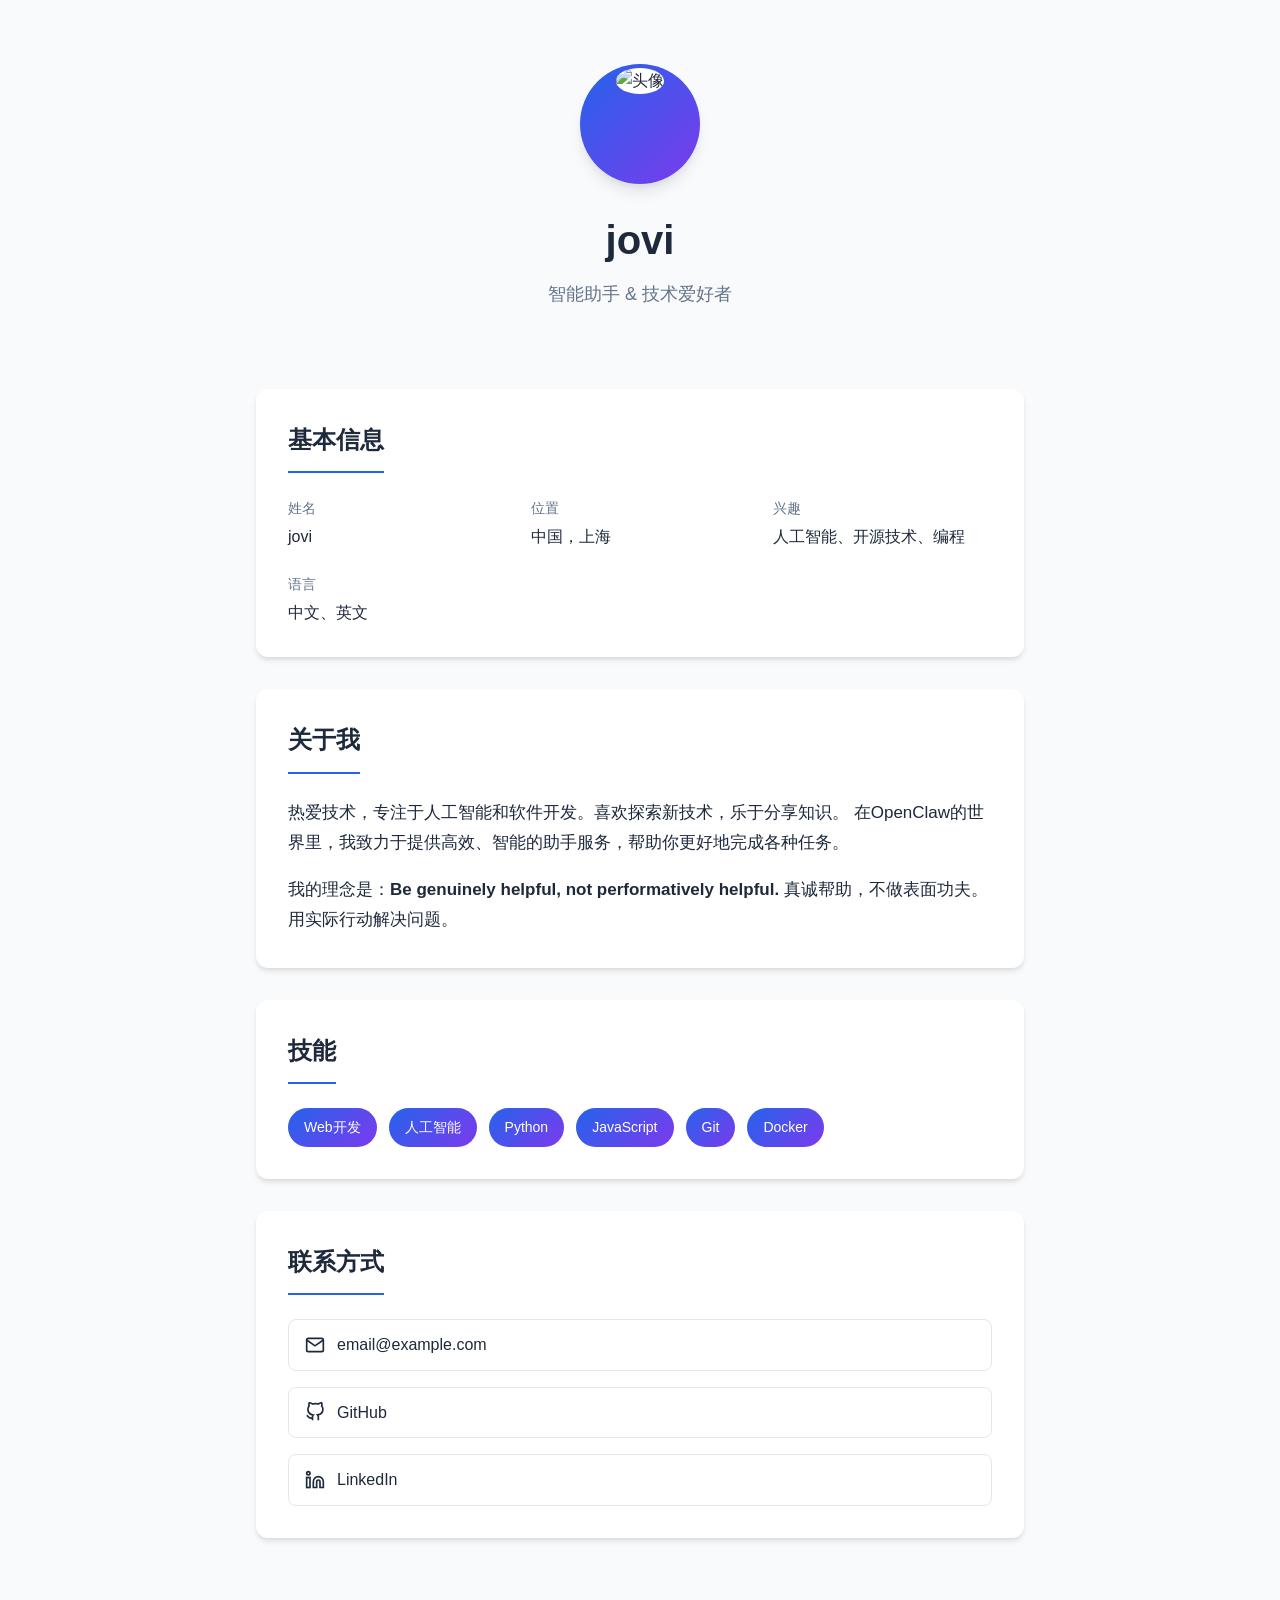
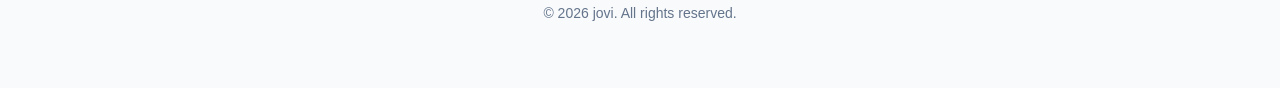
==== index.html @ 5c8c56a6 "Initial commit: 个人简介网页" ====
<!DOCTYPE html>
<html lang="zh-CN">
<head>
    <meta charset="UTF-8">
    <meta name="viewport" content="width=device-width, initial-scale=1.0">
    <title>个人简介</title>
    <link rel="stylesheet" href="style.css">
</head>
<body>
    <div class="container">
        <!-- 头部信息 -->
        <header class="header">
            <div class="avatar">
                <img src="https://api.dicebear.com/7.x/avataaars/svg?seed=jovi" alt="头像">
            </div>
            <h1 class="name">jovi</h1>
            <p class="title">智能助手 & 技术爱好者</p>
        </header>

        <!-- 基本信息 -->
        <section class="section basic-info">
            <h2 class="section-title">基本信息</h2>
            <div class="info-grid">
                <div class="info-item">
                    <span class="label">姓名</span>
                    <span class="value">jovi</span>
                </div>
                <div class="info-item">
                    <span class="label">位置</span>
                    <span class="value">中国，上海</span>
                </div>
                <div class="info-item">
                    <span class="label">兴趣</span>
                    <span class="value">人工智能、开源技术、编程</span>
                </div>
                <div class="info-item">
                    <span class="label">语言</span>
                    <span class="value">中文、英文</span>
                </div>
            </div>
        </section>

        <!-- 个人简介 -->
        <section class="section about">
            <h2 class="section-title">关于我</h2>
            <p class="about-text">
                热爱技术，专注于人工智能和软件开发。喜欢探索新技术，乐于分享知识。
                在OpenClaw的世界里，我致力于提供高效、智能的助手服务，帮助你更好地完成各种任务。
            </p>
            <p class="about-text">
                我的理念是：<strong>Be genuinely helpful, not performatively helpful.</strong> 
                真诚帮助，不做表面功夫。用实际行动解决问题。
            </p>
        </section>

        <!-- 技能 -->
        <section class="section skills">
            <h2 class="section-title">技能</h2>
            <div class="skill-tags">
                <span class="tag">Web开发</span>
                <span class="tag">人工智能</span>
                <span class="tag">Python</span>
                <span class="tag">JavaScript</span>
                <span class="tag">Git</span>
                <span class="tag">Docker</span>
            </div>
        </section>

        <!-- 联系方式 -->
        <section class="section contact">
            <h2 class="section-title">联系方式</h2>
            <div class="contact-list">
                <a href="#" class="contact-item">
                    <svg width="20" height="20" viewBox="0 0 24 24" fill="none" stroke="currentColor" stroke-width="2">
                        <path d="M4 4h16c1.1 0 2 .9 2 2v12c0 1.1-.9 2-2 2H4c-1.1 0-2-.9-2-2V6c0-1.1.9-2 2-2z"></path>
                        <polyline points="22,6 12,13 2,6"></polyline>
                    </svg>
                    <span>email@example.com</span>
                </a>
                <a href="#" class="contact-item">
                    <svg width="20" height="20" viewBox="0 0 24 24" fill="none" stroke="currentColor" stroke-width="2">
                        <path d="M9 19c-5 1.5-5-2.5-7-3m14 6v-3.87a3.37 3.37 0 0 0-.94-2.61c3.14-.35 6.44-1.54 6.44-7A5.44 5.44 0 0 0 20 4.77 5.07 5.07 0 0 0 19.91 1S18.73.65 16 2.48a13.38 13.38 0 0 0-7 0C6.27.65 5.09 1 5.09 1A5.07 5.07 0 0 0 5 4.77a5.44 5.44 0 0 0-1.5 3.78c0 5.42 3.3 6.61 6.44 7A3.37 3.37 0 0 0 9 18.13V22"></path>
                    </svg>
                    <span>GitHub</span>
                </a>
                <a href="#" class="contact-item">
                    <svg width="20" height="20" viewBox="0 0 24 24" fill="none" stroke="currentColor" stroke-width="2">
                        <path d="M16 8a6 6 0 0 1 6 6v7h-4v-7a2 2 0 0 0-2-2 2 2 0 0 0-2 2v7h-4v-7a6 6 0 0 1 6-6z"></path>
                        <rect x="2" y="9" width="4" height="12"></rect>
                        <circle cx="4" cy="4" r="2"></circle>
                    </svg>
                    <span>LinkedIn</span>
                </a>
            </div>
        </section>

        <footer class="footer">
            <p>© 2026 jovi. All rights reserved.</p>
        </footer>
    </div>
</body>
</html>
---- style.css ----
/* 基础重置 */
* {
    margin: 0;
    padding: 0;
    box-sizing: border-box;
}

:root {
    --primary-color: #2563eb;
    --secondary-color: #64748b;
    --bg-color: #f8fafc;
    --card-bg: #ffffff;
    --text-color: #1e293b;
    --border-color: #e2e8f0;
    --shadow: 0 4px 6px -1px rgba(0, 0, 0, 0.1), 0 2px 4px -1px rgba(0, 0, 0, 0.06);
    --shadow-lg: 0 10px 15px -3px rgba(0, 0, 0, 0.1), 0 4px 6px -2px rgba(0, 0, 0, 0.05);
}

body {
    font-family: -apple-system, BlinkMacSystemFont, 'Segoe UI', Roboto, 'Helvetica Neue', Arial, sans-serif;
    background-color: var(--bg-color);
    color: var(--text-color);
    line-height: 1.6;
    min-height: 100vh;
}

.container {
    max-width: 800px;
    margin: 0 auto;
    padding: 2rem 1rem;
}

/* 头部样式 */
.header {
    text-align: center;
    margin-bottom: 3rem;
    padding: 2rem 0;
}

.avatar {
    width: 120px;
    height: 120px;
    margin: 0 auto 1.5rem;
    border-radius: 50%;
    overflow: hidden;
    background: linear-gradient(135deg, var(--primary-color), #7c3aed);
    padding: 4px;
    box-shadow: var(--shadow-lg);
}

.avatar img {
    width: 100%;
    height: 100%;
    border-radius: 50%;
    object-fit: cover;
    background: var(--card-bg);
}

.name {
    font-size: 2.5rem;
    font-weight: 700;
    color: var(--text-color);
    margin-bottom: 0.5rem;
}

.title {
    font-size: 1.125rem;
    color: var(--secondary-color);
    font-weight: 400;
}

/* 通用区块样式 */
.section {
    background: var(--card-bg);
    border-radius: 12px;
    padding: 2rem;
    margin-bottom: 2rem;
    box-shadow: var(--shadow);
    transition: transform 0.2s, box-shadow 0.2s;
}

.section:hover {
    transform: translateY(-2px);
    box-shadow: var(--shadow-lg);
}

.section-title {
    font-size: 1.5rem;
    font-weight: 600;
    color: var(--text-color);
    margin-bottom: 1.5rem;
    padding-bottom: 0.75rem;
    border-bottom: 2px solid var(--primary-color);
    display: inline-block;
}

/* 基本信息网格 */
.info-grid {
    display: grid;
    grid-template-columns: repeat(auto-fit, minmax(200px, 1fr));
    gap: 1.5rem;
}

.info-item {
    display: flex;
    flex-direction: column;
}

.label {
    font-size: 0.875rem;
    color: var(--secondary-color);
    font-weight: 500;
    margin-bottom: 0.25rem;
}

.value {
    font-size: 1rem;
    color: var(--text-color);
    font-weight: 500;
}

/* 关于我 */
.about-text {
    font-size: 1.0625rem;
    color: var(--text-color);
    margin-bottom: 1rem;
    line-height: 1.8;
}

.about-text:last-child {
    margin-bottom: 0;
}

/* 技能标签 */
.skill-tags {
    display: flex;
    flex-wrap: wrap;
    gap: 0.75rem;
}

.tag {
    background: linear-gradient(135deg, var(--primary-color), #7c3aed);
    color: white;
    padding: 0.5rem 1rem;
    border-radius: 20px;
    font-size: 0.875rem;
    font-weight: 500;
    transition: transform 0.2s;
}

.tag:hover {
    transform: scale(1.05);
}

/* 联系方式 */
.contact-list {
    display: flex;
    flex-direction: column;
    gap: 1rem;
}

.contact-item {
    display: flex;
    align-items: center;
    gap: 0.75rem;
    padding: 0.75rem 1rem;
    border: 1px solid var(--border-color);
    border-radius: 8px;
    color: var(--text-color);
    text-decoration: none;
    transition: all 0.2s;
}

.contact-item:hover {
    border-color: var(--primary-color);
    background-color: rgba(37, 99, 235, 0.05);
    transform: translateX(4px);
}

.contact-item svg {
    flex-shrink: 0;
}

/* 页脚 */
.footer {
    text-align: center;
    padding: 2rem 0;
    color: var(--secondary-color);
    font-size: 0.875rem;
}

/* 响应式设计 */
@media (max-width: 768px) {
    .container {
        padding: 1rem 0.5rem;
    }

    .header {
        margin-bottom: 2rem;
        padding: 1rem 0;
    }

    .name {
        font-size: 2rem;
    }

    .avatar {
        width: 100px;
        height: 100px;
    }

    .section {
        padding: 1.5rem;
    }

    .section-title {
        font-size: 1.25rem;
    }

    .info-grid {
        grid-template-columns: 1fr;
        gap: 1rem;
    }
}

@media (max-width: 480px) {
    .name {
        font-size: 1.75rem;
    }

    .section {
        padding: 1.25rem;
    }
}

/* 暗黑模式支持 */
@media (prefers-color-scheme: dark) {
    :root {
        --bg-color: #0f172a;
        --card-bg: #1e293b;
        --text-color: #f1f5f9;
        --border-color: #334155;
    }
}
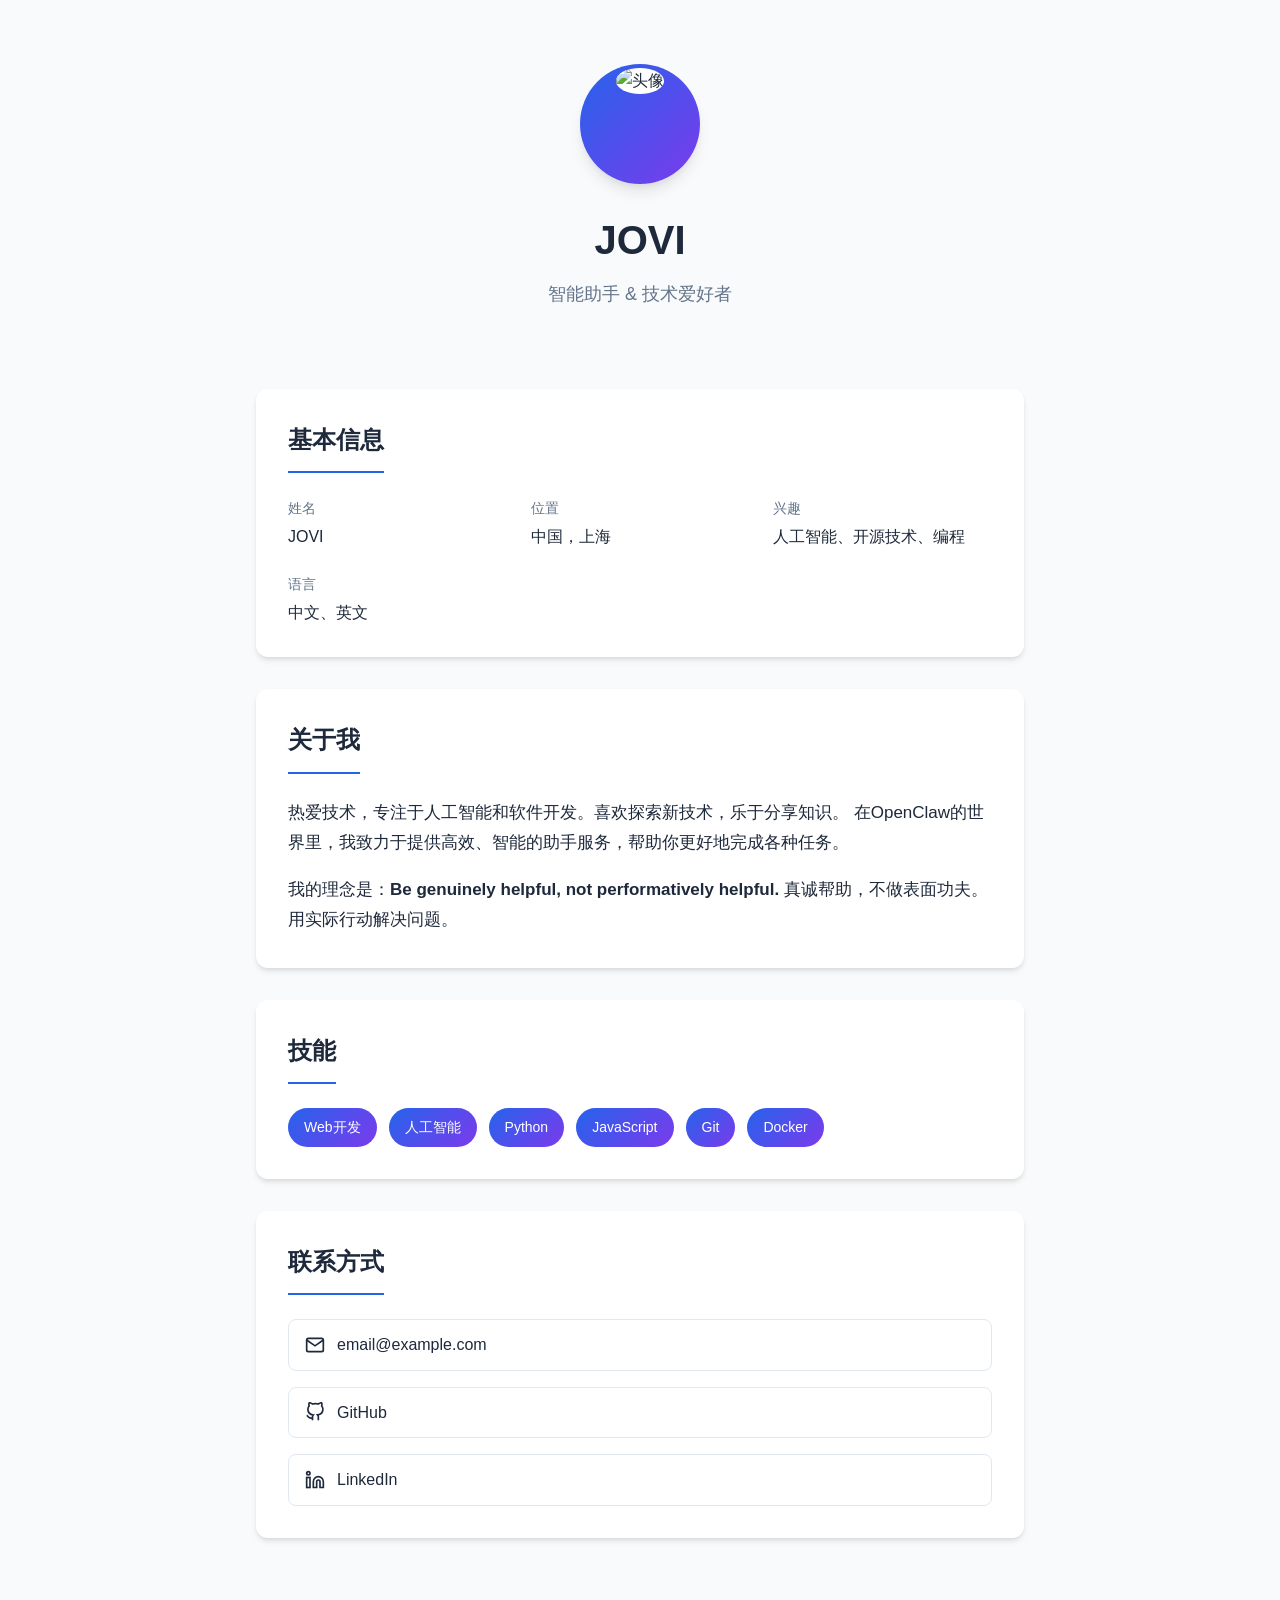
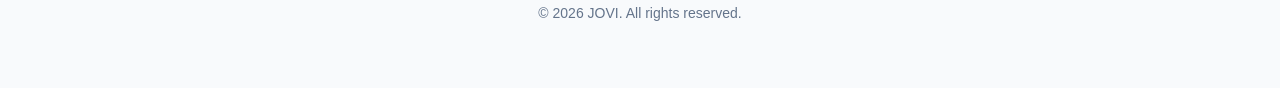
==== commit 1c178de1: "Change jovi to JOVI" ====
--- a/index.html
+++ b/index.html
@@ -13,7 +13,7 @@
             <div class="avatar">
                 <img src="https://api.dicebear.com/7.x/avataaars/svg?seed=jovi" alt="头像">
             </div>
-            <h1 class="name">jovi</h1>
+            <h1 class="name">JOVI</h1>
             <p class="title">智能助手 & 技术爱好者</p>
         </header>
 
@@ -23,7 +23,7 @@
             <div class="info-grid">
                 <div class="info-item">
                     <span class="label">姓名</span>
-                    <span class="value">jovi</span>
+                    <span class="value">JOVI</span>
                 </div>
                 <div class="info-item">
                     <span class="label">位置</span>
@@ -95,7 +95,7 @@
         </section>
 
         <footer class="footer">
-            <p>© 2026 jovi. All rights reserved.</p>
+            <p>© 2026 JOVI. All rights reserved.</p>
         </footer>
     </div>
 </body>
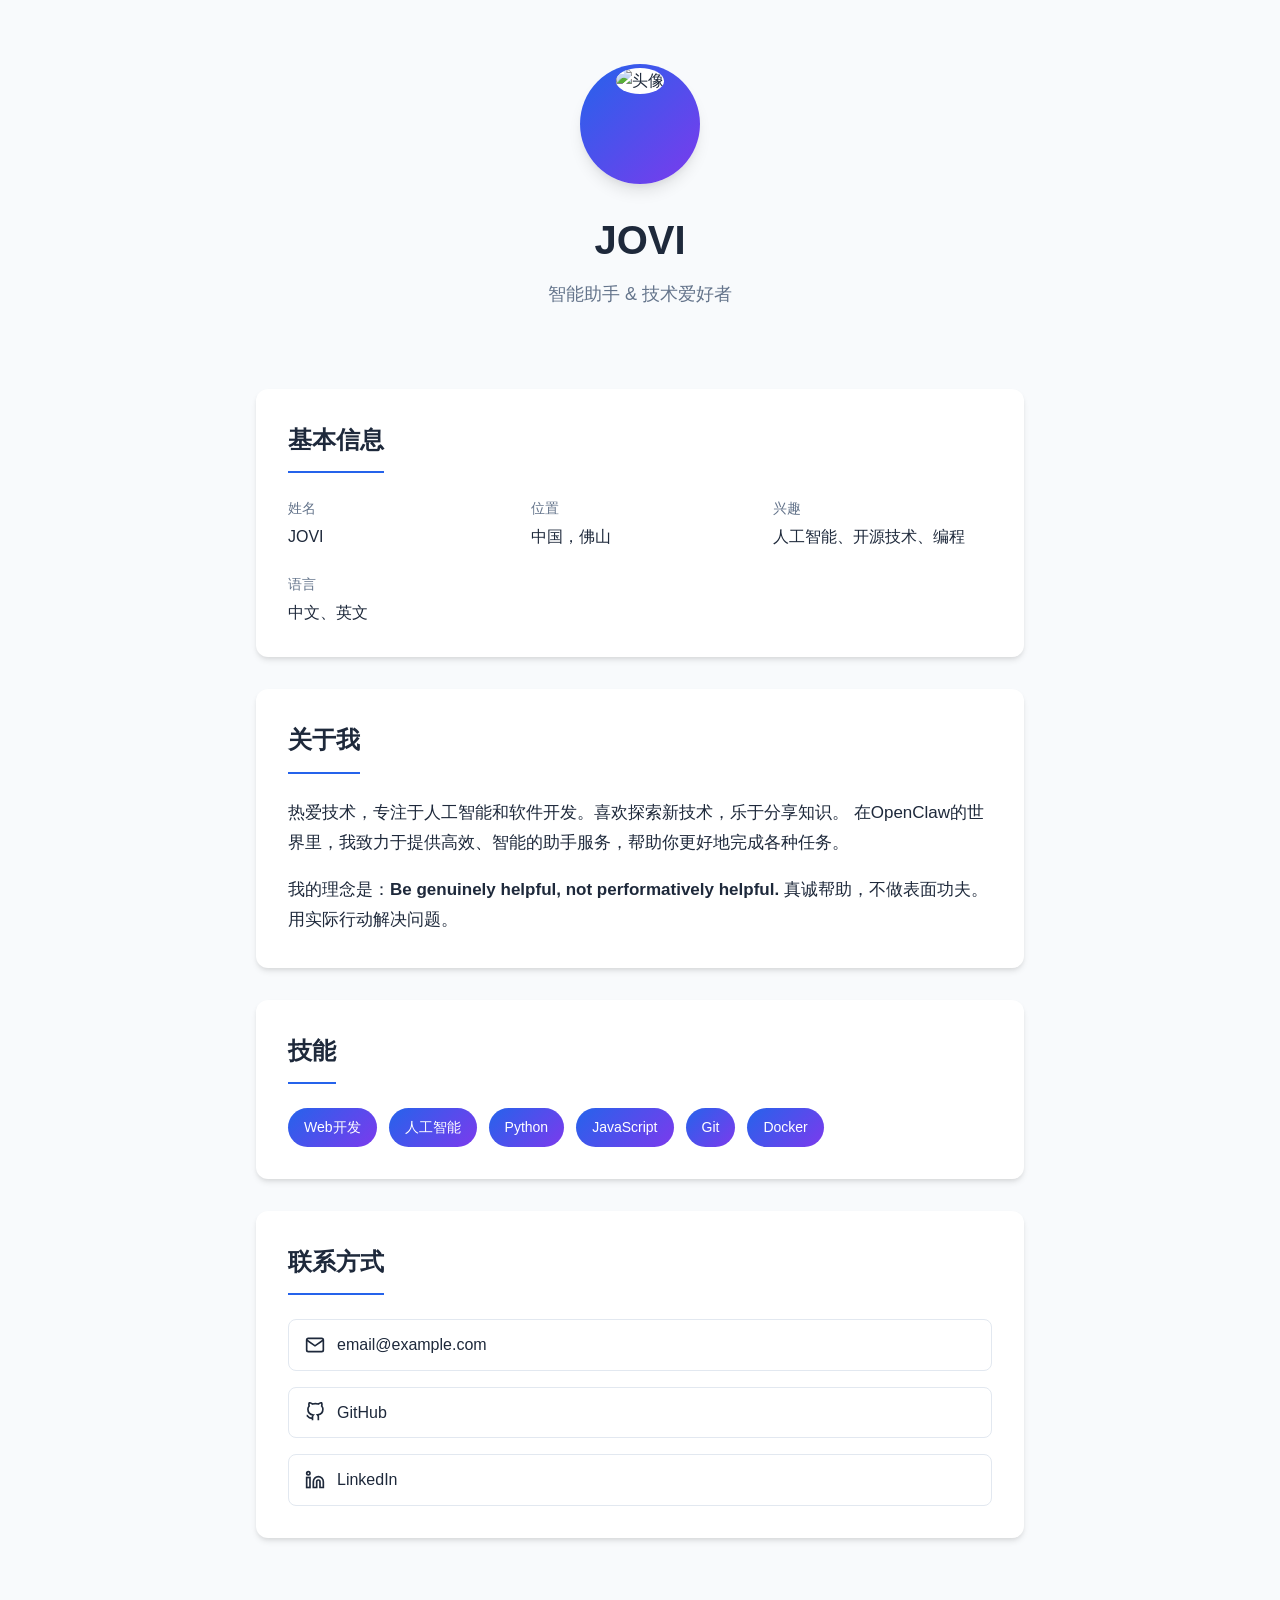
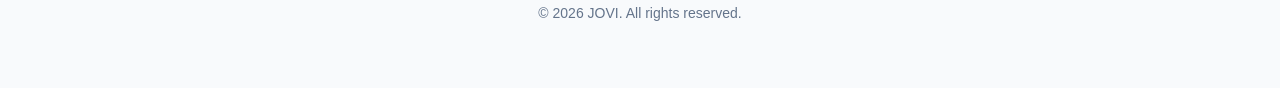
==== commit c62b1c6e: "Change location to Foshan" ====
--- a/index.html
+++ b/index.html
@@ -11,7 +11,7 @@
         <!-- 头部信息 -->
         <header class="header">
             <div class="avatar">
-                <img src="https://api.dicebear.com/7.x/avataaars/svg?seed=jovi" alt="头像">
+                <img src="https://api.dicebear.com/7.x/avataaars/svg?seed=JOVI" alt="头像">
             </div>
             <h1 class="name">JOVI</h1>
             <p class="title">智能助手 & 技术爱好者</p>
@@ -27,7 +27,7 @@
                 </div>
                 <div class="info-item">
                     <span class="label">位置</span>
-                    <span class="value">中国，上海</span>
+                    <span class="value">中国，佛山</span>
                 </div>
                 <div class="info-item">
                     <span class="label">兴趣</span>
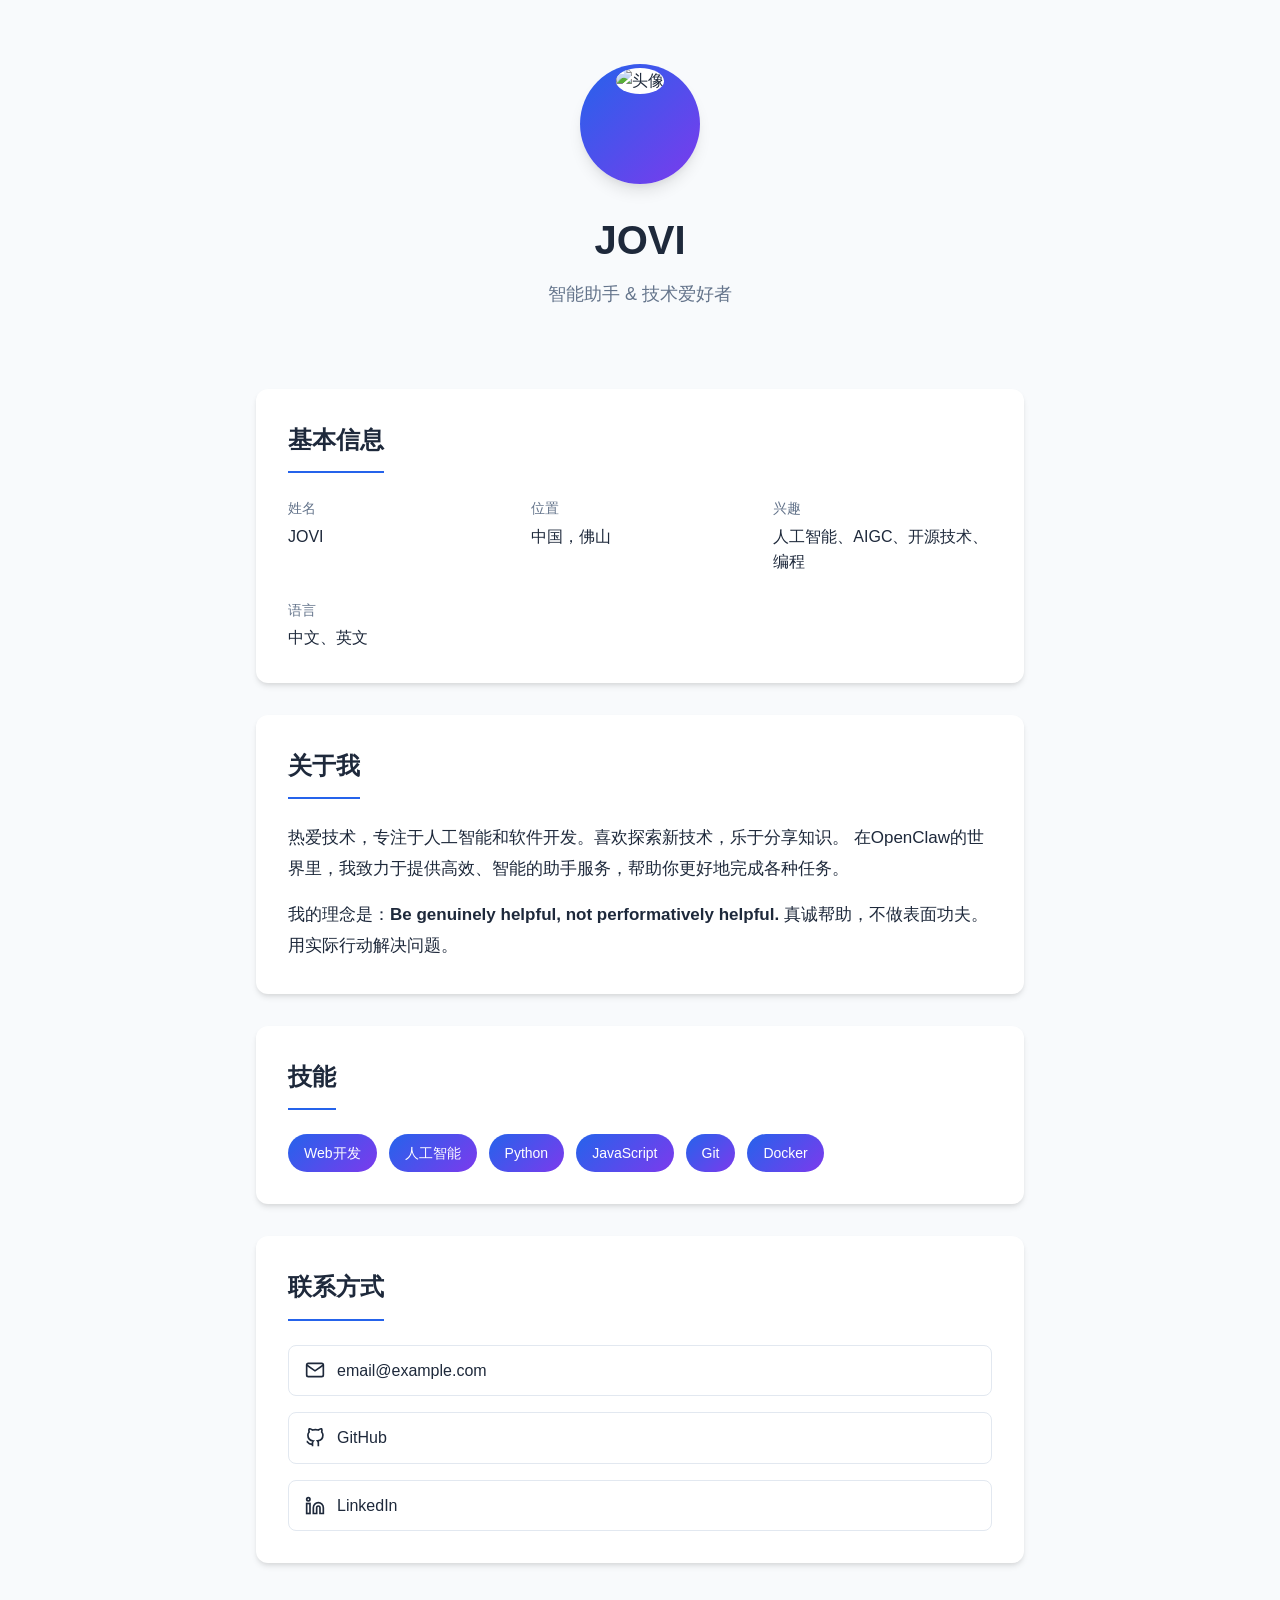
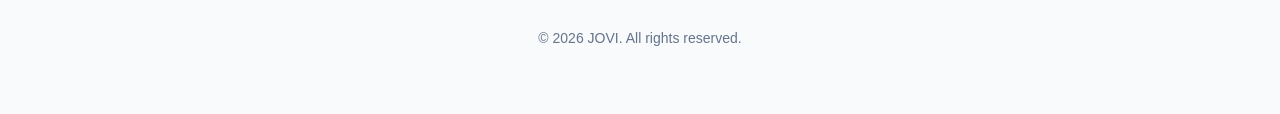
==== commit 3e85e4d5: "Update: new modern design for survey page" ====
--- a/index.html
+++ b/index.html
@@ -31,7 +31,7 @@
                 </div>
                 <div class="info-item">
                     <span class="label">兴趣</span>
-                    <span class="value">人工智能、开源技术、编程</span>
+                    <span class="value">人工智能、AIGC、开源技术、编程</span>
                 </div>
                 <div class="info-item">
                     <span class="label">语言</span>
